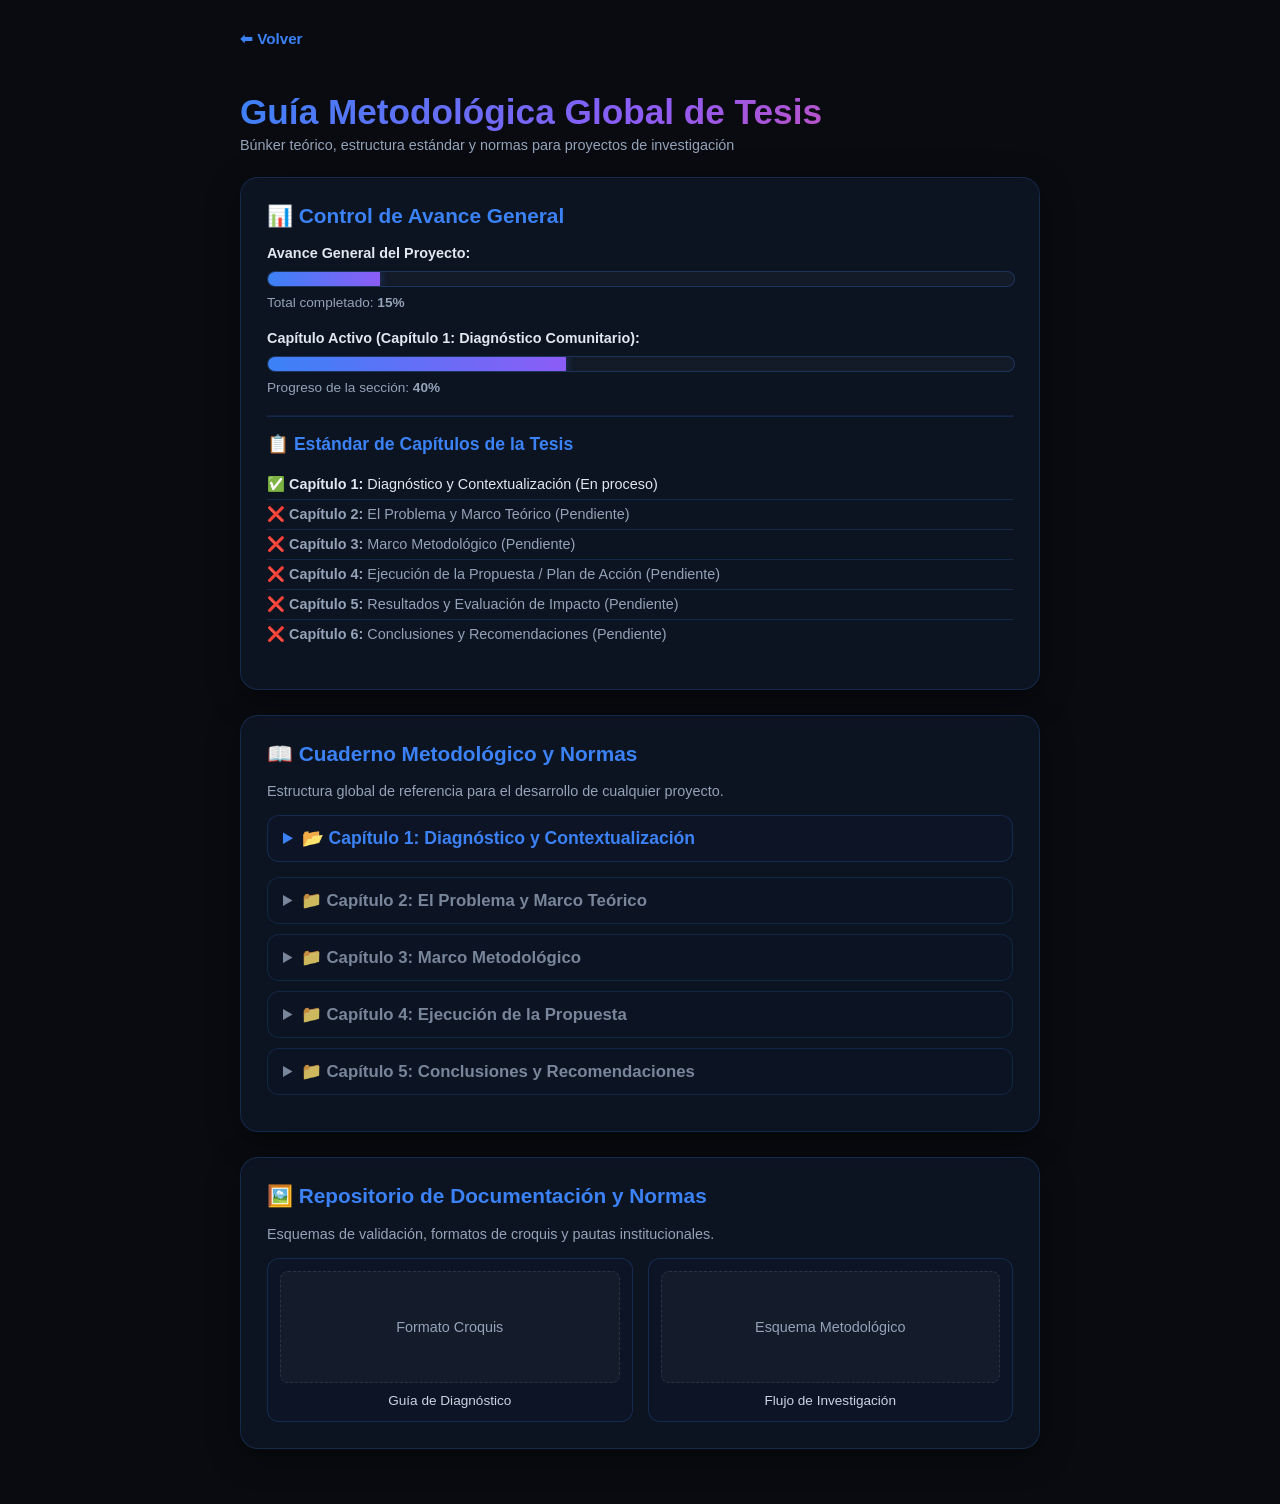
==== tesis.html @ 10ead60f "up" ====
<!DOCTYPE html>
<html lang="es">
<head>
  <meta charset="UTF-8">
  <meta name="viewport" content="width=device-width, initial-scale=1.0">
  <meta http-equiv="Cache-Control" content="no-cache, no-store, must-revalidate">
  <meta http-equiv="Pragma" content="no-cache">
  <meta http-equiv="Expires" content="0">
  <title>Guía General de Tesis — 5to Año</title>
  <link rel="stylesheet" href="./tesis.css?v=1.0">
</head>
<body class="dark-theme">

<main class="container">
  <a href="index.html" class="btn-volver">⬅ Volver</a>

  <h1>Guía Metodológica Global de Tesis</h1>
  <p class="subtitle">Búnker teórico, estructura estándar y normas para proyectos de investigación</p>

<!-- 1. BARRAS DE PROGRESO (GENERAL Y POR CAPÍTULO) -->
  <section class="card">
    <h2>📊 Control de Avance General</h2>

    <!-- Barra 1: Avance General de la Tesis -->
    <p style="margin-bottom: 5px; font-size: 0.9em;"><strong>Avance General del Proyecto:</strong></p>
    <div class="progress-container">
      <div class="progress-bar" id="progressBarGeneral" style="width: 15%;"></div>
    </div>
    <p class="progress-text" style="margin-bottom: 20px;">Total completado: <strong id="progressTextGeneral">15%</strong></p>

    <!-- Barra 2: Avance del Capítulo Actual -->
    <p style="margin-bottom: 5px; font-size: 0.9em;"><strong>Capítulo Activo (Capítulo 1: Diagnóstico Comunitario):</strong></p>
    <div class="progress-container">
      <div class="progress-bar" id="progressBarCapitulo" style="width: 40%; background: linear-gradient(90deg, #3b82f6, #8b5cf6);"></div>
    </div>
    <p class="progress-text" style="margin-bottom: 20px;">Progreso de la sección: <strong id="progressTextCapitulo">40%</strong></p>

    <!-- Listado de Capítulos (Checklist de Estado) -->
    <hr style="border-color: var(--border-color); margin: 15px 0;">
    <h3 style="font-size: 1.1em; color: var(--accent-blue); margin-bottom: 10px;">📋 Estándar de Capítulos de la Tesis</h3>
    <ul style="list-style: none; padding: 0; font-size: 0.9em;">
      <li style="padding: 6px 0; border-bottom: 1px solid var(--border-color);">✅ <strong>Capítulo 1:</strong> Diagnóstico y Contextualización (En proceso)</li>
      <li style="padding: 6px 0; border-bottom: 1px solid var(--border-color); color: #94a3b8;">❌ <strong>Capítulo 2:</strong> El Problema y Marco Teórico (Pendiente)</li>
      <li style="padding: 6px 0; border-bottom: 1px solid var(--border-color); color: #94a3b8;">❌ <strong>Capítulo 3:</strong> Marco Metodológico (Pendiente)</li>
      <li style="padding: 6px 0; border-bottom: 1px solid var(--border-color); color: #94a3b8;">❌ <strong>Capítulo 4:</strong> Ejecución de la Propuesta / Plan de Acción (Pendiente)</li>
      <li style="padding: 6px 0; border-bottom: 1px solid var(--border-color); color: #94a3b8;">❌ <strong>Capítulo 5:</strong> Resultados y Evaluación de Impacto (Pendiente)</li>
      <li style="padding: 6px 0; color: #94a3b8;">❌ <strong>Capítulo 6:</strong> Conclusiones y Recomendaciones (Pendiente)</li>
    </ul>
  </section>

   <!-- 2. CUADERNO TEÓRICO (APUNTES) -->
  <section class="card">
    <h2>📖 Cuaderno Metodológico y Normas</h2>
    <p class="subtitle" style="text-align: left; margin-bottom: 1rem;">Estructura global de referencia para el desarrollo de cualquier proyecto.</p>
    
    <div class="accordion">

      <!-- CAPÍTULO 1 -->
      <details style="background: rgba(15, 23, 42, 0.5); border: 1px solid var(--border-color); border-radius: 12px; margin-bottom: 15px; padding: 12px 15px;">
        <summary style="font-size: 1.1em; color: var(--accent-blue); font-weight: bold; cursor: pointer;">📂 Capítulo 1: Diagnóstico y Contextualización</summary>
        
        <!-- Sub-acordeones del Capítulo 1 -->
        <div class="accordion" style="margin-top: 10px; padding-left: 10px;">
          
          <details>
            <summary>1. Estructura del Diagnóstico Comunitario / Institucional</summary>
            <p><strong>Objetivo:</strong> Contextualizar la realidad de estudio, identificar necesidades prioritarias y justificar la intervención.</p>
            <ul>
              <li><strong>Contextualización:</strong> Ubicación geográfica, ámbito histórico y demográfico.</li>
              <li><strong>Reseña Histórica:</strong> Origen, evolución y momentos clave de la institución o comunidad.</li>
              <li><strong>Infraestructura y Servicios:</strong> Estado de servicios básicos (agua, electricidad, conectividad) y recursos disponibles.</li>
              <li><strong>Organización Social:</strong> Actores clave, líderes comunitarios o comités activos.</li>
            </ul>
          </details>

          <details>
            <summary>2. Reglas de Oro para Redactar el Título</summary>
            <p><strong>Fórmula General Estándar:</strong><br>
            <code>Acción principal + Sujeto u Objeto de Estudio + Delimitación Espacial + Delimitación Temporal</code></p>
            <ul>
              <li><strong>Extensión recomendada:</strong> Entre 15 y 27 palabras.</li>
              <li><strong>Lenguaje:</strong> Formal, técnico y estrictamente descriptivo (evitar títulos poéticos).</li>
              <li><strong>Verbos iniciales:</strong> No usar verbos en infinitivo (como "Crear" o "Hacer"). Utilizar sustantivos derivados: <em>Diseño, Propuesta, Desarrollo, Implementación, Estrategia</em>.</li>
            </ul>
          </details>

          <details>
            <summary>3. Diseño del Guión de Diagnóstico (Instrumentos)</summary>
            <ul>
              <li><strong>Eje A (Contexto y Misión):</strong> Trayectoria, población beneficiada directamente y organización general.</li>
              <li><strong>Eje B (Detección de Necesidades / Nudos Críticos):</strong> Carencias principales, limitantes técnicas y problemáticas a resolver.</li>
              <li><strong>Eje C (Factibilidad y Viabilidad):</strong> Disponibilidad de espacios, normas internas y disposición de los participantes.</li>
            </ul>
          </details>

          <details>
            <summary>4. Redacción del Objetivo General</summary>
            <p><strong>Estructura clave:</strong> Debe iniciar obligatoriamente con un verbo en infinitivo (ej: <em>Diseñar, Proponer, Capacitar, Desarrollar</em>) respondiendo al <em>qué</em> se hará, <em>para qué</em> y <em>dónde</em>.</p>
          </details>

          <details>
            <summary>5. Planteamiento de Objetivos Específicos</summary>
            <ul>
              <li><strong>1. Diagnosticar:</strong> Identificar la situación actual y necesidades de la población de estudio.</li>
              <li><strong>2. Diseñar:</strong> Elaborar la propuesta, plan de acción o estrategia de intervención.</li>
              <li><strong>3. Ejecutar:</strong> Llevar a cabo las actividades, talleres o fases prácticas planificadas.</li>
              <li><strong>4. Evaluar:</strong> Medir el impacto y los resultados obtenidos tras la implementación.</li>
            </ul>
          </details>

        </div>
      </details>

      <!-- CAPÍTULOS FUTUROS (GUÍA GLOBAL) -->
      <details style="background: rgba(15, 23, 42, 0.3); border: 1px solid var(--border-color); border-radius: 12px; margin-bottom: 10px; padding: 12px 15px; opacity: 0.8;">
        <summary style="font-size: 1.05em; color: #94a3b8; cursor: pointer;">📁 Capítulo 2: El Problema y Marco Teórico</summary>
        <p style="margin-top: 10px; color: #94a3b8; font-style: italic;">Antecedentes de la investigación, bases teóricas y definición de términos clave.</p>
      </details>

      <details style="background: rgba(15, 23, 42, 0.3); border: 1px solid var(--border-color); border-radius: 12px; margin-bottom: 10px; padding: 12px 15px; opacity: 0.8;">
        <summary style="font-size: 1.05em; color: #94a3b8; cursor: pointer;">📁 Capítulo 3: Marco Metodológico</summary>
        <p style="margin-top: 10px; color: #94a3b8; font-style: italic;">Tipo y diseño de investigación, población, muestra, técnicas e instrumentos de recolección de datos.</p>
      </details>

      <details style="background: rgba(15, 23, 42, 0.3); border: 1px solid var(--border-color); border-radius: 12px; margin-bottom: 10px; padding: 12px 15px; opacity: 0.8;">
        <summary style="font-size: 1.05em; color: #94a3b8; cursor: pointer;">📁 Capítulo 4: Ejecución de la Propuesta</summary>
        <p style="margin-top: 10px; color: #94a3b8; font-style: italic;">Desarrollo cronológico de las fases, talleres o prototipos implementados en campo.</p>
      </details>

      <details style="background: rgba(15, 23, 42, 0.3); border: 1px solid var(--border-color); border-radius: 12px; margin-bottom: 10px; padding: 12px 15px; opacity: 0.8;">
        <summary style="font-size: 1.05em; color: #94a3b8; cursor: pointer;">📁 Capítulo 5: Conclusiones y Recomendaciones</summary>
        <p style="margin-top: 10px; color: #94a3b8; font-style: italic;">Análisis final del cumplimiento de objetivos y propuestas de mejora a futuro.</p>
      </details>

    </div>
  </section>

  <!-- 3. GALERÍA VISUAL Y LÁMINAS -->
  <section class="card">
    <h2>🖼️ Repositorio de Documentación y Normas</h2>
    <p class="subtitle" style="text-align: left; margin-bottom: 1rem;">Esquemas de validación, formatos de croquis y pautas institucionales.</p>
    
    <div class="gallery-grid">
      <div class="gallery-item">
        <div class="img-placeholder">Formato Croquis</div>
        <span>Guía de Diagnóstico</span>
      </div>
      <div class="gallery-item">
        <div class="img-placeholder">Esquema Metodológico</div>
        <span>Flujo de Investigación</span>
      </div>
    </div>
  </section>
</main>

</body>
</html>
---- tesis.css ----
:root {
  --bg-color: #090b10;
  --card-bg: rgba(15, 23, 42, 0.7);
  --text-color: #e2e8f0;
  --accent-blue: #3b82f6;
  --accent-purple: #8b5cf6;
  --border-color: rgba(59, 130, 246, 0.2);
}

body.dark-theme {
  background-color: var(--bg-color);
  color: var(--text-color);
  font-family: 'Segoe UI', Tahoma, Geneva, Verdana, sans-serif;
  margin: 0;
  padding: 20px;
}

.container {
  max-width: 800px;
  margin: 0 auto;
  width: 100%;
  box-sizing: border-box;
}

.btn-volver {
  display: inline-block;
  color: var(--accent-blue);
  text-decoration: none;
  font-weight: bold;
  margin-bottom: 20px;
  font-size: 0.95rem;
  transition: transform 0.2s ease, color 0.2s ease;
}

.btn-volver:hover {
  transform: translateX(-3px);
  color: #60a5fa;
}

h1 {
  color: #ffffff;
  background: linear-gradient(135deg, #3b82f6, #8b5cf6, #ec4899);
  -webkit-background-clip: text;
  -webkit-text-fill-color: transparent;
  margin-bottom: 5px;
  font-size: 1.8rem;
  font-weight: 800;
}

.subtitle {
  color: #94a3b8;
  font-size: 0.9em;
  margin-top: 0;
  margin-bottom: 1.5rem;
}

/* Tarjetas con efecto glassmorphism y animación de entrada */
.card {
  background: var(--card-bg);
  border: 1px solid var(--border-color);
  backdrop-filter: blur(12px);
  -webkit-backdrop-filter: blur(12px);
  border-radius: 18px;
  padding: 22px;
  margin-bottom: 25px;
  box-shadow: 0 8px 32px rgba(0, 0, 0, 0.37);
  box-sizing: border-box;
  position: relative;
  overflow: hidden;
  animation: fadeIn 0.6s ease-out;
}

.card h2 {
  color: var(--accent-blue);
  margin-top: 0;
  font-size: 1.3rem;
  font-weight: 700;
}

/* Barras de progreso animadas y con estilo futurista */
.progress-container {
  background: rgba(255, 255, 255, 0.03);
  border-radius: 10px;
  height: 14px;
  overflow: hidden;
  margin: 10px 0 8px 0;
  width: 100%;
  border: 1px solid rgba(59, 130, 246, 0.25);
}

.progress-bar {
  background: linear-gradient(90deg, var(--accent-blue), var(--accent-purple));
  height: 100%;
  width: 0%;
  transition: width 0.8s cubic-bezier(0.4, 0, 0.2, 1);
  box-shadow: 0 0 10px rgba(59, 130, 246, 0.4);
}

.progress-text {
  font-size: 0.85em;
  margin: 0;
  color: #94a3b8;
}

/* Acordeones con animación suave */
.accordion details {
  background: rgba(15, 23, 42, 0.5);
  border-radius: 12px;
  margin-bottom: 12px;
  padding: 14px 18px;
  box-sizing: border-box;
  border: 1px solid var(--border-color);
  transition: all 0.3s ease;
}

.accordion details[open] {
  border-color: rgba(59, 130, 246, 0.5);
  box-shadow: 0 0 15px rgba(59, 130, 246, 0.15);
  background: rgba(15, 23, 42, 0.8);
}

.accordion summary {
  font-weight: bold;
  cursor: pointer;
  color: var(--accent-blue);
  font-size: 0.95rem;
  outline: none;
}

.accordion details[open] summary {
  margin-bottom: 12px;
  border-bottom: 1px solid var(--border-color);
  padding-bottom: 8px;
}

.accordion ul {
  padding-left: 20px;
  margin: 8px 0;
  font-size: 0.9rem;
  color: #cbd5e1;
}

/* Galería Grid */
.gallery-grid {
  display: grid;
  grid-template-columns: repeat(auto-fit, minmax(140px, 1fr));
  gap: 15px;
}

.gallery-item {
  background: rgba(15, 23, 42, 0.5);
  border: 1px solid var(--border-color);
  border-radius: 12px;
  padding: 12px;
  text-align: center;
  transition: transform 0.2s ease, border-color 0.2s ease;
}

.gallery-item:hover {
  transform: translateY(-3px);
  border-color: var(--accent-blue);
}

.gallery-item span {
  font-size: 0.85rem;
  color: #cbd5e1;
}

.img-placeholder {
  background: rgba(255, 255, 255, 0.03);
  height: 110px;
  border-radius: 8px;
  display: flex;
  align-items: center;
  justify-content: center;
  color: #94a3b8;
  margin-bottom: 8px;
  font-size: 0.9rem;
  border: 1px dashed rgba(255, 255, 255, 0.1);
}

/* Animaciones CSS Keyframes */
@keyframes fadeIn {
  from { opacity: 0; transform: translateY(10px); }
  to { opacity: 1; transform: translateY(0); }
}

@media (min-width: 600px) {
  body.dark-theme { padding: 30px; }
  h1 { font-size: 2.2rem; }
  .card { padding: 26px; }
  .gallery-grid { grid-template-columns: repeat(auto-fit, minmax(180px, 1fr)); }
}
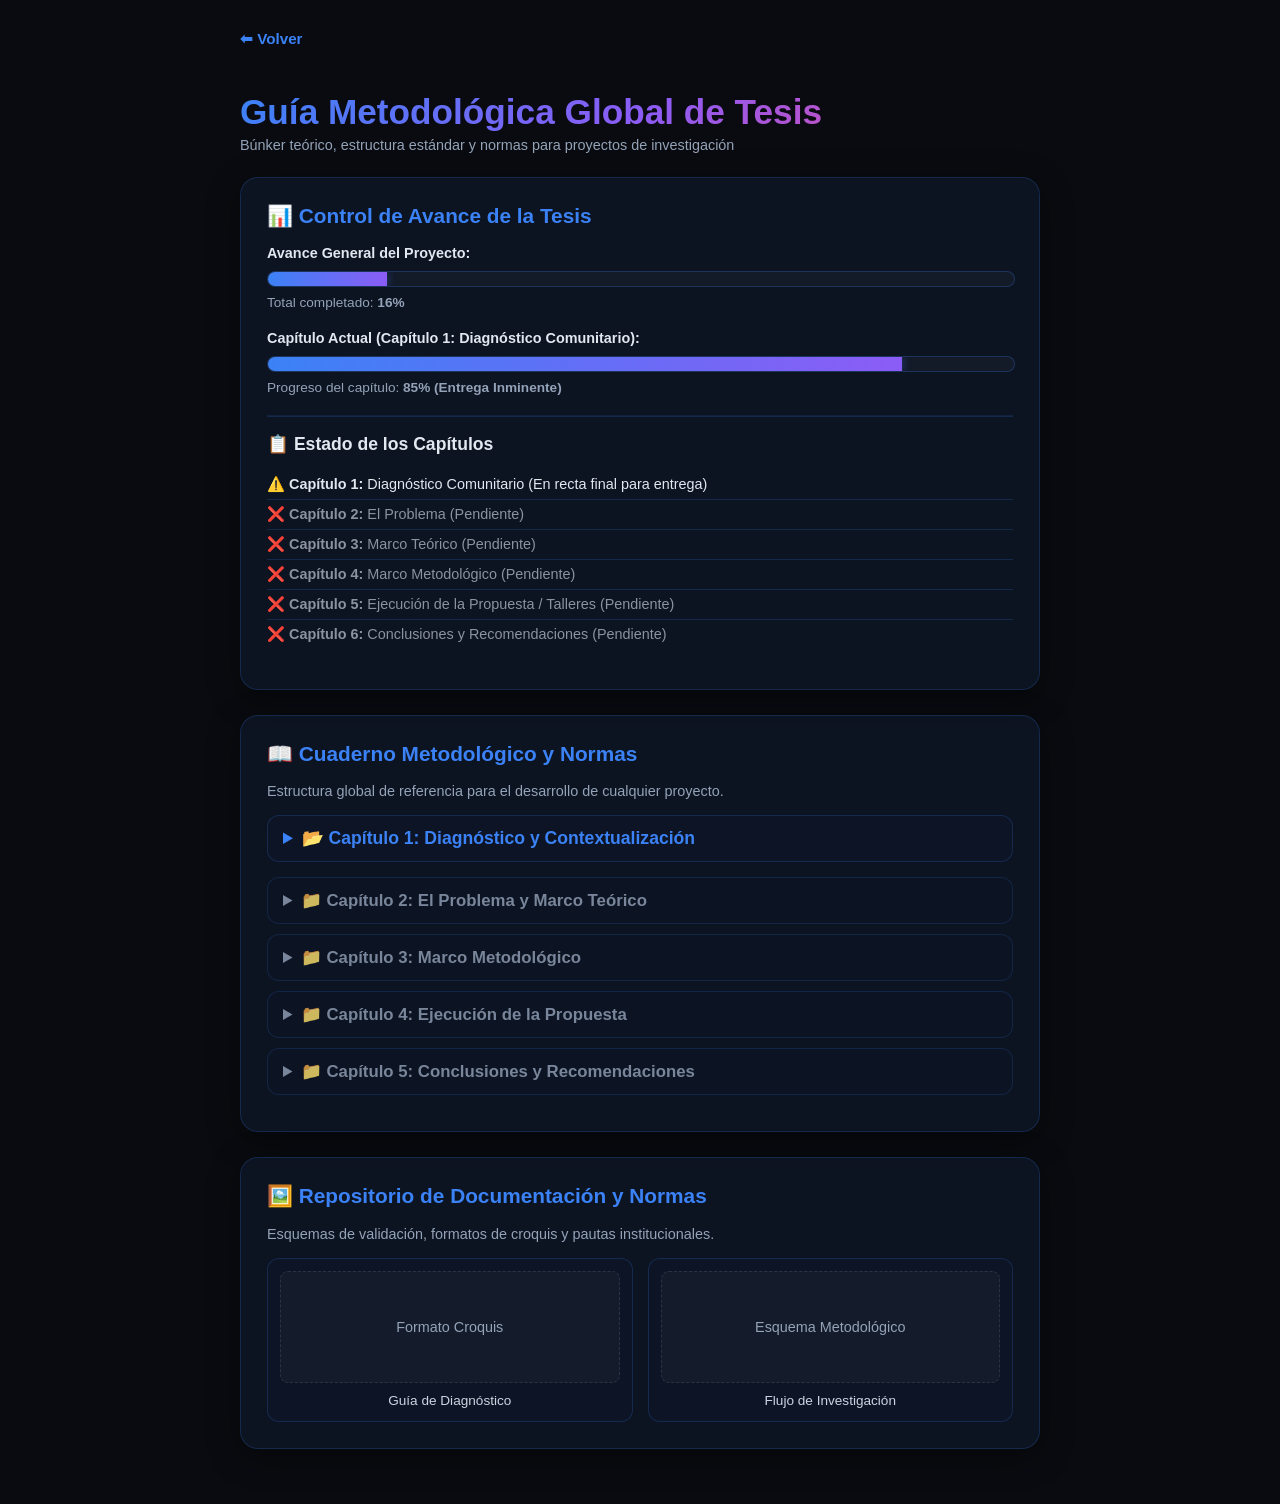
==== commit 56d1c96e: "Update tesis.html" ====
--- a/tesis.html
+++ b/tesis.html
@@ -19,32 +19,32 @@
 
 <!-- 1. BARRAS DE PROGRESO (GENERAL Y POR CAPÍTULO) -->
   <section class="card">
-    <h2>📊 Control de Avance General</h2>
+    <h2>📊 Control de Avance de la Tesis</h2>
 
     <!-- Barra 1: Avance General de la Tesis -->
     <p style="margin-bottom: 5px; font-size: 0.9em;"><strong>Avance General del Proyecto:</strong></p>
     <div class="progress-container">
-      <div class="progress-bar" id="progressBarGeneral" style="width: 15%;"></div>
-    </div>
-    <p class="progress-text" style="margin-bottom: 20px;">Total completado: <strong id="progressTextGeneral">15%</strong></p>
+      <div class="progress-bar" id="progressBarGeneral" style="width: 16%;"></div>
+    </div>
+    <p class="progress-text" style="margin-bottom: 20px;">Total completado: <strong id="progressTextGeneral">16%</strong></p>
 
     <!-- Barra 2: Avance del Capítulo Actual -->
-    <p style="margin-bottom: 5px; font-size: 0.9em;"><strong>Capítulo Activo (Capítulo 1: Diagnóstico Comunitario):</strong></p>
+    <p style="margin-bottom: 5px; font-size: 0.9em;"><strong>Capítulo Actual (Capítulo 1: Diagnóstico Comunitario):</strong></p>
     <div class="progress-container">
-      <div class="progress-bar" id="progressBarCapitulo" style="width: 40%; background: linear-gradient(90deg, #3b82f6, #8b5cf6);"></div>
-    </div>
-    <p class="progress-text" style="margin-bottom: 20px;">Progreso de la sección: <strong id="progressTextCapitulo">40%</strong></p>
+      <div class="progress-bar" id="progressBarCapitulo" style="width: 85%; background: linear-gradient(90deg, #3b82f6, #8b5cf6);"></div>
+    </div>
+    <p class="progress-text" style="margin-bottom: 20px;">Progreso del capítulo: <strong id="progressTextCapitulo">85% (Entrega Inminente)</strong></p>
 
     <!-- Listado de Capítulos (Checklist de Estado) -->
     <hr style="border-color: var(--border-color); margin: 15px 0;">
-    <h3 style="font-size: 1.1em; color: var(--accent-blue); margin-bottom: 10px;">📋 Estándar de Capítulos de la Tesis</h3>
+    <h3 style="font-size: 1.1em; color: var(--accent-neon); margin-bottom: 10px;">📋 Estado de los Capítulos</h3>
     <ul style="list-style: none; padding: 0; font-size: 0.9em;">
-      <li style="padding: 6px 0; border-bottom: 1px solid var(--border-color);">✅ <strong>Capítulo 1:</strong> Diagnóstico y Contextualización (En proceso)</li>
-      <li style="padding: 6px 0; border-bottom: 1px solid var(--border-color); color: #94a3b8;">❌ <strong>Capítulo 2:</strong> El Problema y Marco Teórico (Pendiente)</li>
-      <li style="padding: 6px 0; border-bottom: 1px solid var(--border-color); color: #94a3b8;">❌ <strong>Capítulo 3:</strong> Marco Metodológico (Pendiente)</li>
-      <li style="padding: 6px 0; border-bottom: 1px solid var(--border-color); color: #94a3b8;">❌ <strong>Capítulo 4:</strong> Ejecución de la Propuesta / Plan de Acción (Pendiente)</li>
-      <li style="padding: 6px 0; border-bottom: 1px solid var(--border-color); color: #94a3b8;">❌ <strong>Capítulo 5:</strong> Resultados y Evaluación de Impacto (Pendiente)</li>
-      <li style="padding: 6px 0; color: #94a3b8;">❌ <strong>Capítulo 6:</strong> Conclusiones y Recomendaciones (Pendiente)</li>
+      <li style="padding: 6px 0; border-bottom: 1px solid var(--border-color);">⚠️ <strong>Capítulo 1:</strong> Diagnóstico Comunitario (En recta final para entrega)</li>
+      <li style="padding: 6px 0; border-bottom: 1px solid var(--border-color); color: #8b949e;">❌ <strong>Capítulo 2:</strong> El Problema (Pendiente)</li>
+      <li style="padding: 6px 0; border-bottom: 1px solid var(--border-color); color: #8b949e;">❌ <strong>Capítulo 3:</strong> Marco Teórico (Pendiente)</li>
+      <li style="padding: 6px 0; border-bottom: 1px solid var(--border-color); color: #8b949e;">❌ <strong>Capítulo 4:</strong> Marco Metodológico (Pendiente)</li>
+      <li style="padding: 6px 0; border-bottom: 1px solid var(--border-color); color: #8b949e;">❌ <strong>Capítulo 5:</strong> Ejecución de la Propuesta / Talleres (Pendiente)</li>
+      <li style="padding: 6px 0; color: #8b949e;">❌ <strong>Capítulo 6:</strong> Conclusiones y Recomendaciones (Pendiente)</li>
     </ul>
   </section>
 
@@ -60,55 +60,114 @@
         <summary style="font-size: 1.1em; color: var(--accent-blue); font-weight: bold; cursor: pointer;">📂 Capítulo 1: Diagnóstico y Contextualización</summary>
         
         <!-- Sub-acordeones del Capítulo 1 -->
-        <div class="accordion" style="margin-top: 10px; padding-left: 10px;">
-          
-          <details>
-            <summary>1. Estructura del Diagnóstico Comunitario / Institucional</summary>
-            <p><strong>Objetivo:</strong> Contextualizar la realidad de estudio, identificar necesidades prioritarias y justificar la intervención.</p>
-            <ul>
-              <li><strong>Contextualización:</strong> Ubicación geográfica, ámbito histórico y demográfico.</li>
-              <li><strong>Reseña Histórica:</strong> Origen, evolución y momentos clave de la institución o comunidad.</li>
-              <li><strong>Infraestructura y Servicios:</strong> Estado de servicios básicos (agua, electricidad, conectividad) y recursos disponibles.</li>
-              <li><strong>Organización Social:</strong> Actores clave, líderes comunitarios o comités activos.</li>
-            </ul>
-          </details>
-
-          <details>
-            <summary>2. Reglas de Oro para Redactar el Título</summary>
-            <p><strong>Fórmula General Estándar:</strong><br>
-            <code>Acción principal + Sujeto u Objeto de Estudio + Delimitación Espacial + Delimitación Temporal</code></p>
-            <ul>
-              <li><strong>Extensión recomendada:</strong> Entre 15 y 27 palabras.</li>
-              <li><strong>Lenguaje:</strong> Formal, técnico y estrictamente descriptivo (evitar títulos poéticos).</li>
-              <li><strong>Verbos iniciales:</strong> No usar verbos en infinitivo (como "Crear" o "Hacer"). Utilizar sustantivos derivados: <em>Diseño, Propuesta, Desarrollo, Implementación, Estrategia</em>.</li>
-            </ul>
-          </details>
-
-          <details>
-            <summary>3. Diseño del Guión de Diagnóstico (Instrumentos)</summary>
-            <ul>
-              <li><strong>Eje A (Contexto y Misión):</strong> Trayectoria, población beneficiada directamente y organización general.</li>
-              <li><strong>Eje B (Detección de Necesidades / Nudos Críticos):</strong> Carencias principales, limitantes técnicas y problemáticas a resolver.</li>
-              <li><strong>Eje C (Factibilidad y Viabilidad):</strong> Disponibilidad de espacios, normas internas y disposición de los participantes.</li>
-            </ul>
-          </details>
-
-          <details>
-            <summary>4. Redacción del Objetivo General</summary>
-            <p><strong>Estructura clave:</strong> Debe iniciar obligatoriamente con un verbo en infinitivo (ej: <em>Diseñar, Proponer, Capacitar, Desarrollar</em>) respondiendo al <em>qué</em> se hará, <em>para qué</em> y <em>dónde</em>.</p>
-          </details>
-
-          <details>
-            <summary>5. Planteamiento de Objetivos Específicos</summary>
-            <ul>
-              <li><strong>1. Diagnosticar:</strong> Identificar la situación actual y necesidades de la población de estudio.</li>
-              <li><strong>2. Diseñar:</strong> Elaborar la propuesta, plan de acción o estrategia de intervención.</li>
-              <li><strong>3. Ejecutar:</strong> Llevar a cabo las actividades, talleres o fases prácticas planificadas.</li>
-              <li><strong>4. Evaluar:</strong> Medir el impacto y los resultados obtenidos tras la implementación.</li>
-            </ul>
-          </details>
-
-        </div>
+<div class="accordion" style="margin-top: 10px; padding-left: 10px;">
+  
+  <details>
+    <summary>1. Estructura Oficial del Capítulo I: Planteamiento del Problema</summary>
+    
+    <p><strong>📍 Diagnóstico Situacional</strong></p>
+    <ul>
+      <li><strong>Descripción:</strong> Detallada y analítica de la realidad problemática que afecta a una comunidad o institución.</li>
+      <li><strong>Técnica Clave (Método del Embudo):</strong> Inicia desde lo macro (internacional / nacional) hasta llegar a la situación específica de la localidad o escuela.</li>
+    </ul>
+
+    <p style="margin-top: 15px;"><strong>👥 Diagnóstico Participativo</strong></p>
+    <ul>
+      <li><strong>Proceso:</strong> Los investigadores y los miembros de la comunidad analizan juntos los problemas y priorizan necesidades usando la interacción directa.</li>
+      <li><strong>Propósito:</strong> Garantizar que el proyecto nazca de un sentir real de los afectados.</li>
+    </ul>
+
+    <p style="margin-top: 15px;"><strong>🎯 Objetivos del Proyecto</strong></p>
+    <p style="font-size: 0.9em; color: #cbd5e1;">Enunciados claros que expresan los propósitos que se buscan alcanzar. Deben comenzar siempre con un verbo en infinitivo (-ar, -er, -ir) ej: Proponer, Diseñar, Desarrollar.</p>
+    <ul>
+      <li><strong>1. Objetivo General:</strong> El propósito macro o global (es la modificación del título a objetivo).</li>
+      <li><strong>2. Objetivos Específicos:</strong> Los pasos tácticos, secuenciales y medibles necesarios para lograr el objetivo general (Mínimo 3).</li>
+    </ul>
+
+    <p style="margin-top: 15px;"><strong>💡 Justificación e Importancia</strong></p>
+    <p style="font-size: 0.9em; color: #cbd5e1;">Argumentación razonada sobre la relevancia, utilidad y beneficios del proyecto. Se divide en 3 dimensiones a cubrir:</p>
+    <ul>
+      <li><strong>1. Social / Comunitaria:</strong> ¿A quién beneficia directamente?</li>
+      <li><strong>2. Práctica:</strong> ¿Qué solución inmediata aporta al día a día?</li>
+      <li><strong>3. Teórica / Metodológica:</strong> ¿Qué conocimientos, saberes o herramientas deja instaladas?</li>
+    </ul>
+
+    <p style="margin-top: 15px;"><strong>📐 Delimitación y Alcance</strong></p>
+    <ul>
+      <li><strong>Espacial:</strong> Lugar físico exacto.</li>
+      <li><strong>Temporal:</strong> El tiempo estimado de ejecución.</li>
+      <li><strong>Temática:</strong> Área de acción (educativa, ambiental, tecnológica, etc.).</li>
+    </ul>
+  </details>
+
+  <details>
+    <summary>2. Estructura del Diagnóstico Comunitario / Institucional</summary>
+    <p><strong>Objetivo:</strong> Contextualizar la realidad de estudio, identificar necesidades prioritarias y justificar la intervención.</p>
+    <ul>
+      <li><strong>Contextualización:</strong> Ubicación geográfica, ámbito histórico y demográfico.</li>
+      <li><strong>Reseña Histórica:</strong> Origen, evolución y momentos clave de la institución o comunidad.</li>
+      <li><strong>Infraestructura y Servicios:</strong> Estado de servicios básicos (agua, electricidad, conectividad) y recursos disponibles.</li>
+      <li><strong>Organización Social:</strong> Actores clave, líderes comunitarios o comités activos.</li>
+    </ul>
+  </details>
+
+  <details>
+    <summary>3. Reglas de Oro para Redactar el Título</summary>
+    <p><strong>Fórmula General Estándar:</strong><br>
+    <code>Acción principal + Sujeto u Objeto de Estudio + Delimitación Espacial + Delimitación Temporal</code></p>
+    <ul>
+      <li><strong>Extensión recomendada:</strong> Entre 15 y 27 palabras.</li>
+      <li><strong>Lenguaje:</strong> Formal, técnico y estrictamente descriptivo (evitar títulos poéticos).</li>
+      <li><strong>Verbos iniciales:</strong> No usar verbos en infinitivo (como "Crear" o "Hacer"). Utilizar sustantivos derivados: <em>Diseño, Propuesta, Desarrollo, Implementación, Estrategia</em>.</li>
+    </ul>
+  </details>
+
+  <details>
+    <summary>4. Diseño del Guión de Diagnóstico (Instrumentos)</summary>
+    <ul>
+      <li><strong>Eje A (Contexto y Misión):</strong> Trayectoria, población beneficiada directamente y organización general.</li>
+      <li><strong>Eje B (Detección de Necesidades / Nudos Críticos):</strong> Carencias principales, limitantes técnicas y problemáticas a resolver.</li>
+      <li><strong>Eje C (Factibilidad y Viabilidad):</strong> Disponibilidad de espacios, normas internas y disposición de los participantes.</li>
+    </ul>
+  </details>
+
+  <details>
+    <summary>5. Redacción del Objetivo General</summary>
+    <p><strong>Estructura clave:</strong> Debe iniciar obligatoriamente con un verbo en infinitivo (ej: <em>Diseñar, Proponer, Capacitar, Desarrollar</em>) respondiendo al <em>qué</em> se hará, <em>para qué</em> y <em>dónde</em>.</p>
+  </details>
+
+  <details>
+    <summary>6. Planteamiento de Objetivos Específicos</summary>
+    <ul>
+      <li><strong>1. Diagnosticar:</strong> Identificar la situación actual y necesidades de la población de estudio.</li>
+      <li><strong>2. Diseñar:</strong> Elaborar la propuesta, plan de acción o estrategia de intervención.</li>
+      <li><strong>3. Ejecutar:</strong> Llevar a cabo las actividades, talleres o fases prácticas planificadas.</li>
+      <li><strong>4. Evaluar:</strong> Medir el impacto y los resultados obtenidos tras la implementación.</li>
+    </ul>
+  </details>
+
+  <details>
+    <summary>7. Guía Práctica para la Ejecución de Entrevistas</summary>
+    <p><strong>Recomendaciones clave antes de asistir al campo:</strong></p>
+    <ul>
+      <li><strong>Presentación formal:</strong> Acudir con el uniforme reglamentario limpio y presentable correspondiente al día.</li>
+      <li><strong>Instrumentos listos:</strong> Llevar el guión de entrevista impreso o digital, lapiceros y respaldos de batería para los dispositivos.</li>
+      <li><strong>Respeto a las normativas internas:</strong> Consultar previamente las restricciones de la institución (permisos de fotografía, vocabulario adecuado y cumplimiento de horarios).</li>
+      <li><strong>Registro objetivo:</strong> Anotar textualmente las respuestas clave de los directivos sin alterar la información de los ejes A, B y C.</li>
+    </ul>
+  </details>
+
+  <details>
+    <summary>8. Pautas para el Procesamiento de Datos Diagnósticos</summary>
+    <p><strong>Pasos para estructurar la información obtenida en campo:</strong></p>
+    <ul>
+      <li><strong>Clasificación por Ejes:</strong> Organizar los datos recopilados dividiéndolos en contexto institucional (Eje A), necesidades o nudos críticos (Eje B) y viabilidad de la propuesta (Eje C).</li>
+      <li><strong>Triangulación de respuestas:</strong> Contrastar lo que dice la directiva con la realidad observada durante el recorrido en la institución.</li>
+      <li><strong>Redacción de hallazgos:</strong> Sintetizar las carencias prioritarias que justificarán el diseño del proyecto técnico o social.</li>
+    </ul>
+  </details>
+
+</div>
       </details>
 
       <!-- CAPÍTULOS FUTUROS (GUÍA GLOBAL) -->
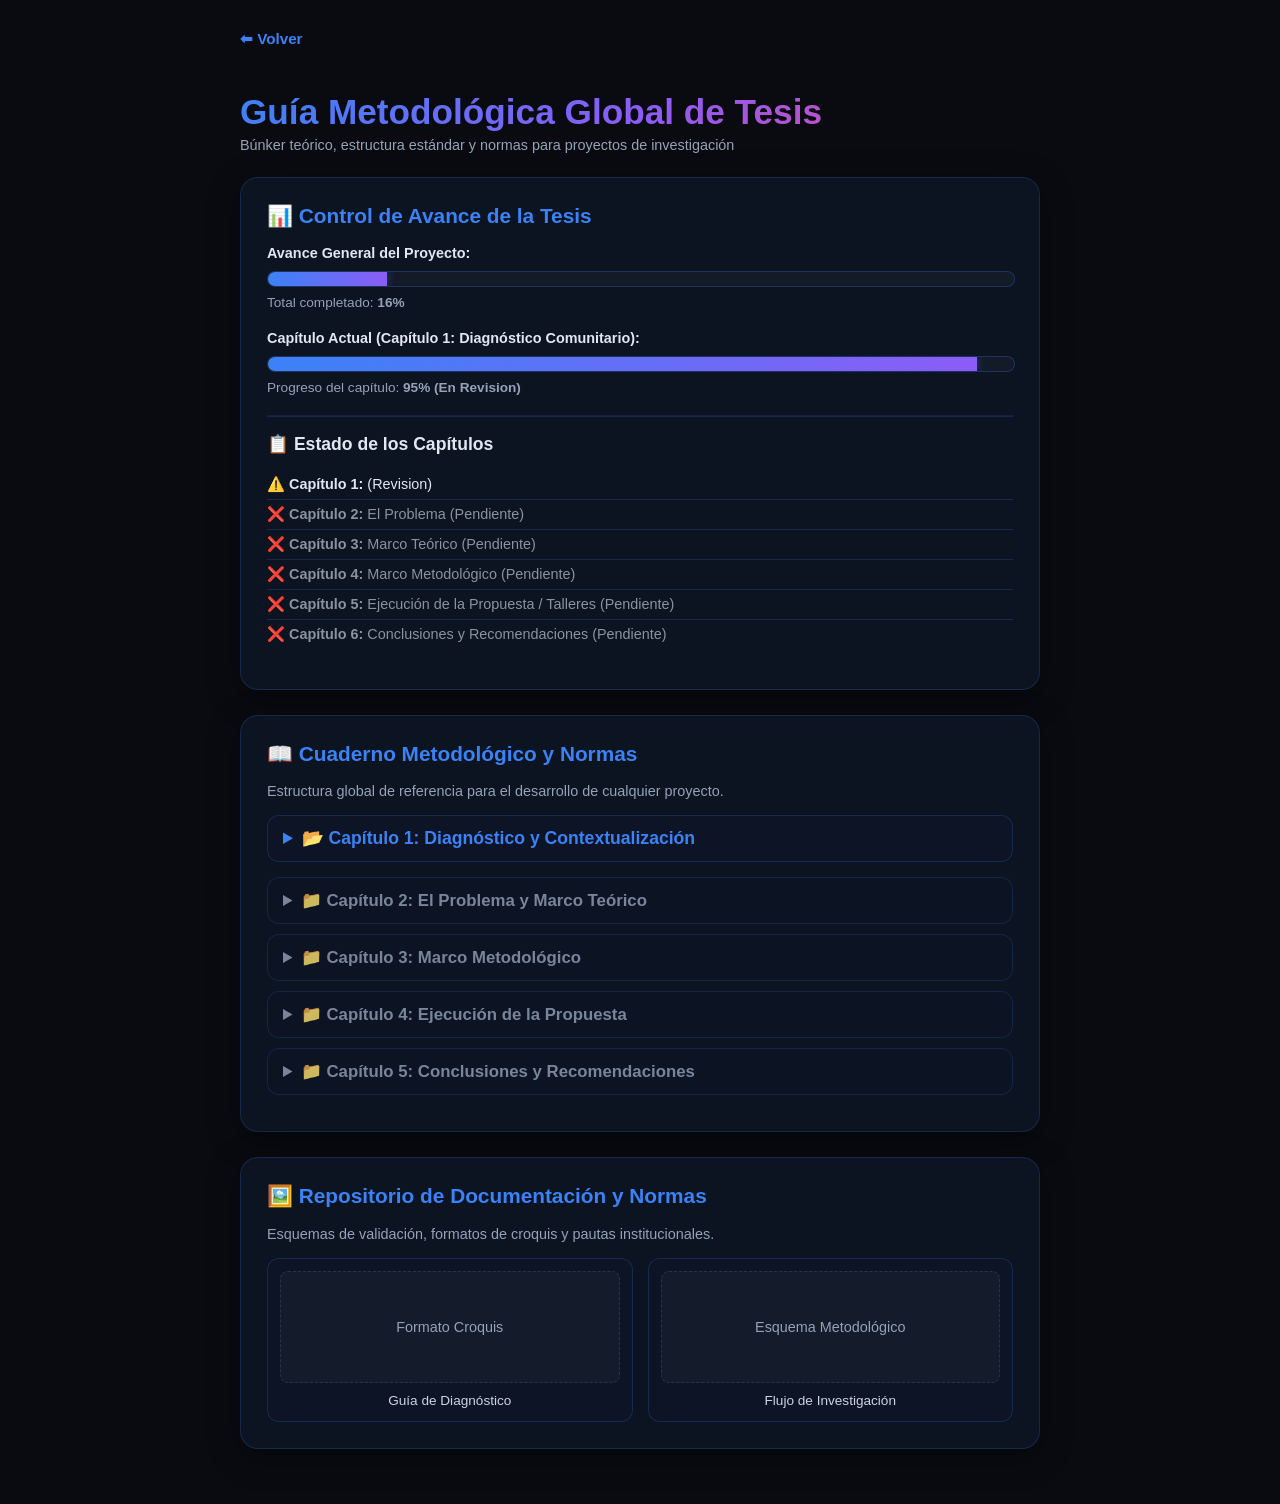
==== commit 3b179e78: "Update tesis.html" ====
--- a/tesis.html
+++ b/tesis.html
@@ -31,15 +31,15 @@
     <!-- Barra 2: Avance del Capítulo Actual -->
     <p style="margin-bottom: 5px; font-size: 0.9em;"><strong>Capítulo Actual (Capítulo 1: Diagnóstico Comunitario):</strong></p>
     <div class="progress-container">
-      <div class="progress-bar" id="progressBarCapitulo" style="width: 85%; background: linear-gradient(90deg, #3b82f6, #8b5cf6);"></div>
-    </div>
-    <p class="progress-text" style="margin-bottom: 20px;">Progreso del capítulo: <strong id="progressTextCapitulo">85% (Entrega Inminente)</strong></p>
+      <div class="progress-bar" id="progressBarCapitulo" style="width: 95%; background: linear-gradient(90deg, #3b82f6, #8b5cf6);"></div>
+    </div>
+    <p class="progress-text" style="margin-bottom: 20px;">Progreso del capítulo: <strong id="progressTextCapitulo">95% (En Revision)</strong></p>
 
     <!-- Listado de Capítulos (Checklist de Estado) -->
     <hr style="border-color: var(--border-color); margin: 15px 0;">
     <h3 style="font-size: 1.1em; color: var(--accent-neon); margin-bottom: 10px;">📋 Estado de los Capítulos</h3>
     <ul style="list-style: none; padding: 0; font-size: 0.9em;">
-      <li style="padding: 6px 0; border-bottom: 1px solid var(--border-color);">⚠️ <strong>Capítulo 1:</strong> Diagnóstico Comunitario (En recta final para entrega)</li>
+      <li style="padding: 6px 0; border-bottom: 1px solid var(--border-color);">⚠️ <strong>Capítulo 1:</strong> (Revision)</li>
       <li style="padding: 6px 0; border-bottom: 1px solid var(--border-color); color: #8b949e;">❌ <strong>Capítulo 2:</strong> El Problema (Pendiente)</li>
       <li style="padding: 6px 0; border-bottom: 1px solid var(--border-color); color: #8b949e;">❌ <strong>Capítulo 3:</strong> Marco Teórico (Pendiente)</li>
       <li style="padding: 6px 0; border-bottom: 1px solid var(--border-color); color: #8b949e;">❌ <strong>Capítulo 4:</strong> Marco Metodológico (Pendiente)</li>
